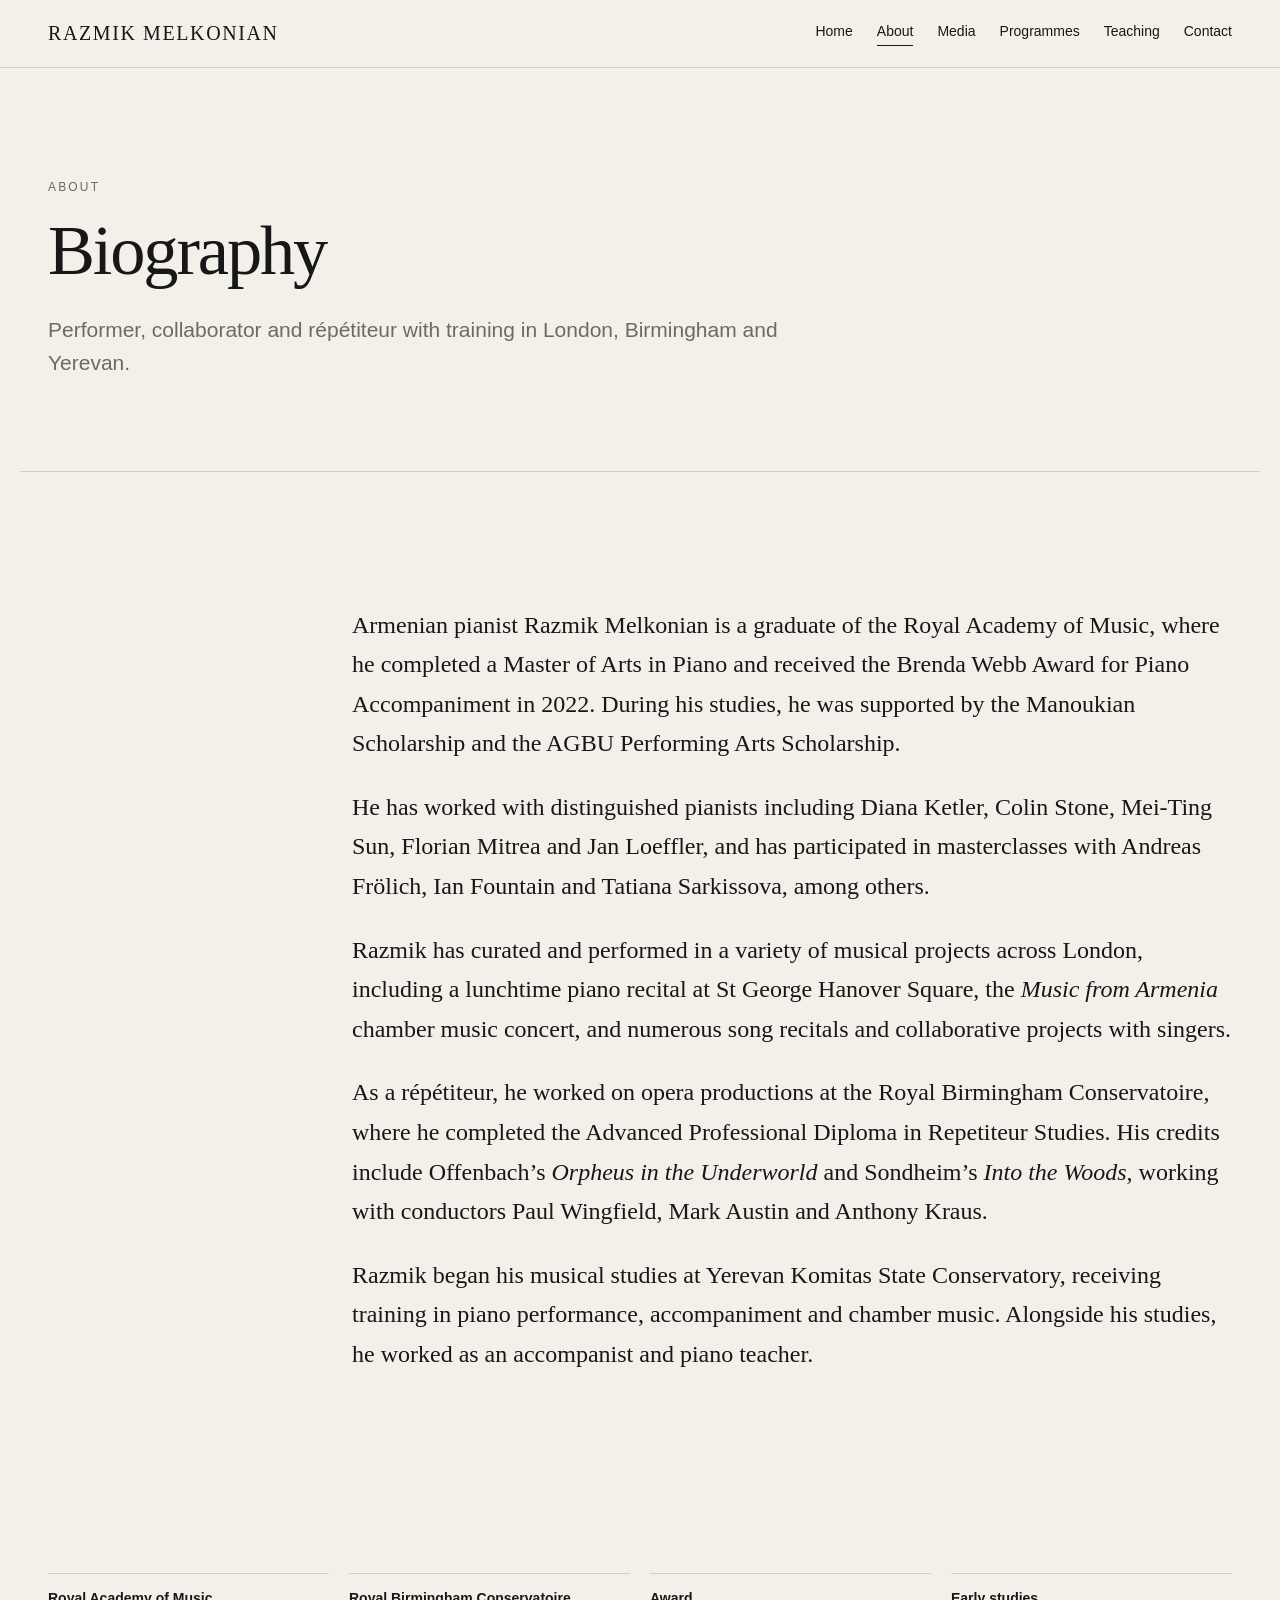
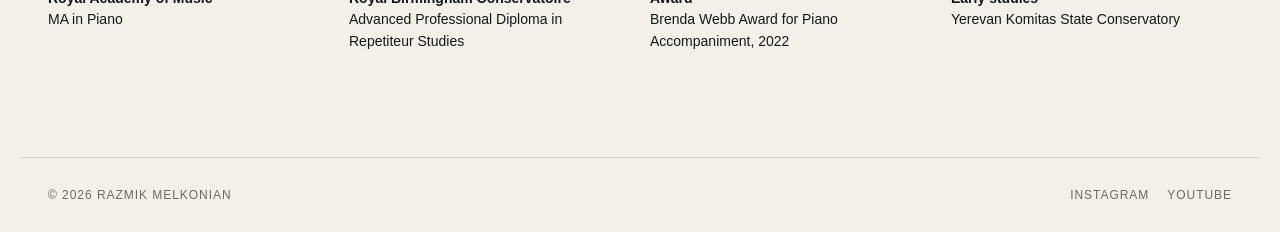
==== about.html @ b2104048 "Initial portfolio website" ====
<!doctype html>
<html lang="en">
<head>
  <meta charset="utf-8">
  <meta name="viewport" content="width=device-width, initial-scale=1">
  <meta name="description" content="Razmik Melkonian — Pianist, Répétiteur and Piano Teacher.">
  <title>About — Razmik Melkonian</title>
  <link rel="stylesheet" href="styles.css">
</head>
<body>

<header class="site-header">
  <nav class="nav">
    <a class="brand" href="index.html">RAZMIK MELKONIAN</a>
    <button class="menu-btn" aria-label="Menu">☰</button>
    <div class="nav-links">
      <a class="" href="index.html">Home</a>
      <a class="active" href="about.html">About</a>
      <a class="" href="media.html">Media</a>
      <a class="" href="programmes.html">Programmes</a>
      <a class="" href="teaching.html">Teaching</a>
      <a class="" href="contact.html">Contact</a>
    </div>
  </nav>
</header>


<main>
  <section class="page-hero">
    <div class="eyebrow">About</div>
    <h2>Biography</h2>
    <p>Performer, collaborator and répétiteur with training in London, Birmingham and Yerevan.</p>
  </section>
  <section class="section">
    <div class="bio">
      <p>Armenian pianist Razmik Melkonian is a graduate of the Royal Academy of Music, where he completed a Master of Arts in Piano and received the Brenda Webb Award for Piano Accompaniment in 2022. During his studies, he was supported by the Manoukian Scholarship and the AGBU Performing Arts Scholarship.</p>
      <p>He has worked with distinguished pianists including Diana Ketler, Colin Stone, Mei-Ting Sun, Florian Mitrea and Jan Loeffler, and has participated in masterclasses with Andreas Frölich, Ian Fountain and Tatiana Sarkissova, among others.</p>
      <p>Razmik has curated and performed in a variety of musical projects across London, including a lunchtime piano recital at St George Hanover Square, the <em>Music from Armenia</em> chamber music concert, and numerous song recitals and collaborative projects with singers.</p>
      <p>As a répétiteur, he worked on opera productions at the Royal Birmingham Conservatoire, where he completed the Advanced Professional Diploma in Repetiteur Studies. His credits include Offenbach’s <em>Orpheus in the Underworld</em> and Sondheim’s <em>Into the Woods</em>, working with conductors Paul Wingfield, Mark Austin and Anthony Kraus.</p>
      <p>Razmik began his musical studies at Yerevan Komitas State Conservatory, receiving training in piano performance, accompaniment and chamber music. Alongside his studies, he worked as an accompanist and piano teacher.</p>
    </div>
  </section>
  <section class="section compact">
    <div class="meta-grid">
      <div class="meta"><strong>Royal Academy of Music</strong><br>MA in Piano</div>
      <div class="meta"><strong>Royal Birmingham Conservatoire</strong><br>Advanced Professional Diploma in Repetiteur Studies</div>
      <div class="meta"><strong>Award</strong><br>Brenda Webb Award for Piano Accompaniment, 2022</div>
      <div class="meta"><strong>Early studies</strong><br>Yerevan Komitas State Conservatory</div>
    </div>
  </section>
</main>


<footer class="footer">
  <div>© 2026 Razmik Melkonian</div>
  <div class="socials">
    <a href="#" aria-label="Instagram">Instagram</a>
    <a href="#" aria-label="YouTube">YouTube</a>
  </div>
</footer>
<script src="script.js"></script>

</body>
</html>
---- styles.css ----
:root{
  --ink:#171717;
  --muted:#6d6a65;
  --paper:#f3f0e9;
  --paper-2:#e8e3d8;
  --accent:#9a7b4f;
  --line:rgba(23,23,23,.15);
  --max:1240px;
}
*{box-sizing:border-box}
html{scroll-behavior:smooth}
body{
  margin:0;
  background:var(--paper);
  color:var(--ink);
  font-family:Arial, Helvetica, sans-serif;
  line-height:1.55;
}
a{color:inherit;text-decoration:none}
img{max-width:100%;display:block}
.site-header{
  position:sticky;top:0;z-index:20;
  background:rgba(243,240,233,.93);
  backdrop-filter:blur(14px);
  border-bottom:1px solid var(--line);
}
.nav{
  max-width:var(--max);margin:auto;
  display:flex;align-items:center;justify-content:space-between;
  padding:18px 28px;gap:24px;
}
.brand{
  font-family:Georgia,'Times New Roman',serif;
  font-size:20px;letter-spacing:.08em;
}
.nav-links{display:flex;gap:24px;align-items:center;font-size:14px}
.nav-links a{padding-bottom:3px;border-bottom:1px solid transparent}
.nav-links a:hover,.nav-links a.active{border-color:var(--ink)}
.menu-btn{display:none;background:none;border:0;font-size:23px}
.hero{
  min-height:82vh;
  max-width:var(--max);margin:auto;
  display:grid;grid-template-columns:1.05fr .95fr;
  align-items:stretch;
  padding:28px;
}
.hero-copy{
  display:flex;flex-direction:column;justify-content:center;
  padding:7vw 5vw 7vw 1vw;
}
.eyebrow{
  text-transform:uppercase;letter-spacing:.18em;
  font-size:12px;color:var(--muted);margin-bottom:18px;
}
h1,h2,h3{
  font-family:Georgia,'Times New Roman',serif;
  font-weight:400;line-height:1.02;margin:0;
}
h1{font-size:clamp(54px,8vw,118px);letter-spacing:-.045em}
h2{font-size:clamp(38px,5.5vw,76px);letter-spacing:-.03em}
h3{font-size:clamp(26px,3vw,40px)}
.hero-sub{
  margin-top:24px;font-size:clamp(18px,2vw,26px);
  color:var(--muted);max-width:680px;
}
.hero-art{
  min-height:640px;position:relative;overflow:hidden;
  background:
    radial-gradient(circle at 58% 28%, rgba(255,255,255,.4), transparent 22%),
    linear-gradient(145deg,#252525 0%,#5a5045 42%,#a38b6b 70%,#e0d6c8 100%);
}
.hero-art:before{
  content:"PORTRAIT PLACEHOLDER";
  position:absolute;inset:auto 24px 24px auto;
  color:rgba(255,255,255,.72);font-size:11px;letter-spacing:.18em;
}
.hero-art:after{
  content:"";
  position:absolute;width:56%;height:75%;left:18%;top:14%;
  border-radius:48% 48% 12% 12%;
  background:linear-gradient(180deg,rgba(255,255,255,.18),rgba(0,0,0,.14));
  box-shadow:0 22px 70px rgba(0,0,0,.2);
}
.section{max-width:var(--max);margin:auto;padding:110px 28px}
.section.compact{padding-top:64px;padding-bottom:64px}
.section-head{
  display:grid;grid-template-columns:.35fr 1fr;gap:44px;
  padding-bottom:42px;border-bottom:1px solid var(--line);margin-bottom:54px;
}
.section-number{font-size:12px;letter-spacing:.18em;color:var(--muted)}
.lead{font-family:Georgia,'Times New Roman',serif;font-size:clamp(24px,3.3vw,43px);line-height:1.25}
.grid-2{display:grid;grid-template-columns:1fr 1fr;gap:52px}
.grid-3{display:grid;grid-template-columns:repeat(3,1fr);gap:24px}
.card{
  border-top:1px solid var(--ink);padding-top:18px;min-height:210px;
}
.card p,.muted{color:var(--muted)}
.btn{
  display:inline-flex;align-items:center;gap:10px;
  border:1px solid var(--ink);padding:13px 18px;margin-top:24px;
  font-size:13px;letter-spacing:.08em;text-transform:uppercase;
}
.btn:hover{background:var(--ink);color:var(--paper)}
.feature{
  display:grid;grid-template-columns:.9fr 1.1fr;gap:48px;align-items:center;
}
.placeholder-wide{
  aspect-ratio:16/10;
  background:linear-gradient(125deg,#282623,#6b5f53 50%,#c5b39b);
  position:relative;overflow:hidden;
}
.placeholder-wide:after{
  content:"IMAGE / VIDEO PLACEHOLDER";
  position:absolute;right:18px;bottom:14px;color:#fff9;
  font-size:10px;letter-spacing:.16em;
}
.page-hero{
  max-width:var(--max);margin:auto;padding:110px 28px 70px;
  border-bottom:1px solid var(--line);
}
.page-hero p{max-width:760px;font-size:21px;color:var(--muted);margin-top:28px}
.bio{
  max-width:880px;margin-left:auto;
  font-family:Georgia,'Times New Roman',serif;font-size:24px;line-height:1.65;
}
.meta-grid{display:grid;grid-template-columns:repeat(4,1fr);gap:20px}
.meta{
  border-top:1px solid var(--line);padding-top:14px;font-size:14px
}
.media-grid{display:grid;grid-template-columns:repeat(12,1fr);gap:18px}
.media-item{min-height:280px;background:linear-gradient(135deg,#2f2b28,#b6a58e);position:relative}
.media-item:nth-child(1){grid-column:span 7;min-height:460px}
.media-item:nth-child(2){grid-column:span 5}
.media-item:nth-child(3){grid-column:span 5}
.media-item:nth-child(4){grid-column:span 7}
.media-item:after{
  content:"PLACEHOLDER";position:absolute;left:16px;bottom:13px;color:#fff9;font-size:10px;letter-spacing:.16em
}
.video-card{border-top:1px solid var(--line);padding-top:16px}
.video-thumb{aspect-ratio:16/9;background:#222;display:flex;align-items:center;justify-content:center;color:#eee}
.programme{
  display:grid;grid-template-columns:.35fr 1fr;gap:40px;
  padding:34px 0;border-top:1px solid var(--line)
}
.programme small{color:var(--muted);letter-spacing:.12em;text-transform:uppercase}
.quote{
  font-family:Georgia,'Times New Roman',serif;font-size:28px;line-height:1.45;
  padding:34px 0;border-top:1px solid var(--line)
}
.quote footer{font-family:Arial,Helvetica,sans-serif;font-size:13px;color:var(--muted);margin-top:18px;letter-spacing:.08em}
.contact-grid{display:grid;grid-template-columns:1fr 1fr;gap:60px}
.contact-list{font-size:28px;font-family:Georgia,'Times New Roman',serif}
.contact-list a{display:block;padding:12px 0;border-bottom:1px solid var(--line)}
.form label{display:block;font-size:12px;letter-spacing:.1em;text-transform:uppercase;margin:18px 0 7px}
.form input,.form textarea{
  width:100%;border:1px solid var(--line);background:transparent;padding:14px;font:inherit
}
.form textarea{min-height:170px;resize:vertical}
.footer{
  border-top:1px solid var(--line);max-width:var(--max);margin:40px auto 0;
  padding:28px;display:flex;justify-content:space-between;gap:20px;
  font-size:12px;color:var(--muted);letter-spacing:.08em;text-transform:uppercase
}
.socials{display:flex;gap:18px}
@media(max-width:900px){
  .hero,.feature,.grid-2,.section-head,.contact-grid,.programme{grid-template-columns:1fr}
  .hero{padding-top:0}.hero-art{min-height:55vh}.hero-copy{padding:70px 0 50px}
  .grid-3,.meta-grid{grid-template-columns:1fr 1fr}
  .media-item,.media-item:nth-child(n){grid-column:span 12;min-height:300px}
  .nav-links{display:none;position:absolute;top:64px;left:0;right:0;background:var(--paper);padding:24px 28px;flex-direction:column;align-items:flex-start;border-bottom:1px solid var(--line)}
  .nav-links.open{display:flex}.menu-btn{display:block}
}
@media(max-width:560px){
  .grid-3,.meta-grid{grid-template-columns:1fr}
  .section{padding:80px 20px}.page-hero{padding:80px 20px 55px}
  .hero{padding:0 20px 20px}.nav{padding:16px 20px}
  .footer{margin-top:20px;padding:24px 20px;flex-direction:column}
  .bio{font-size:21px}
}
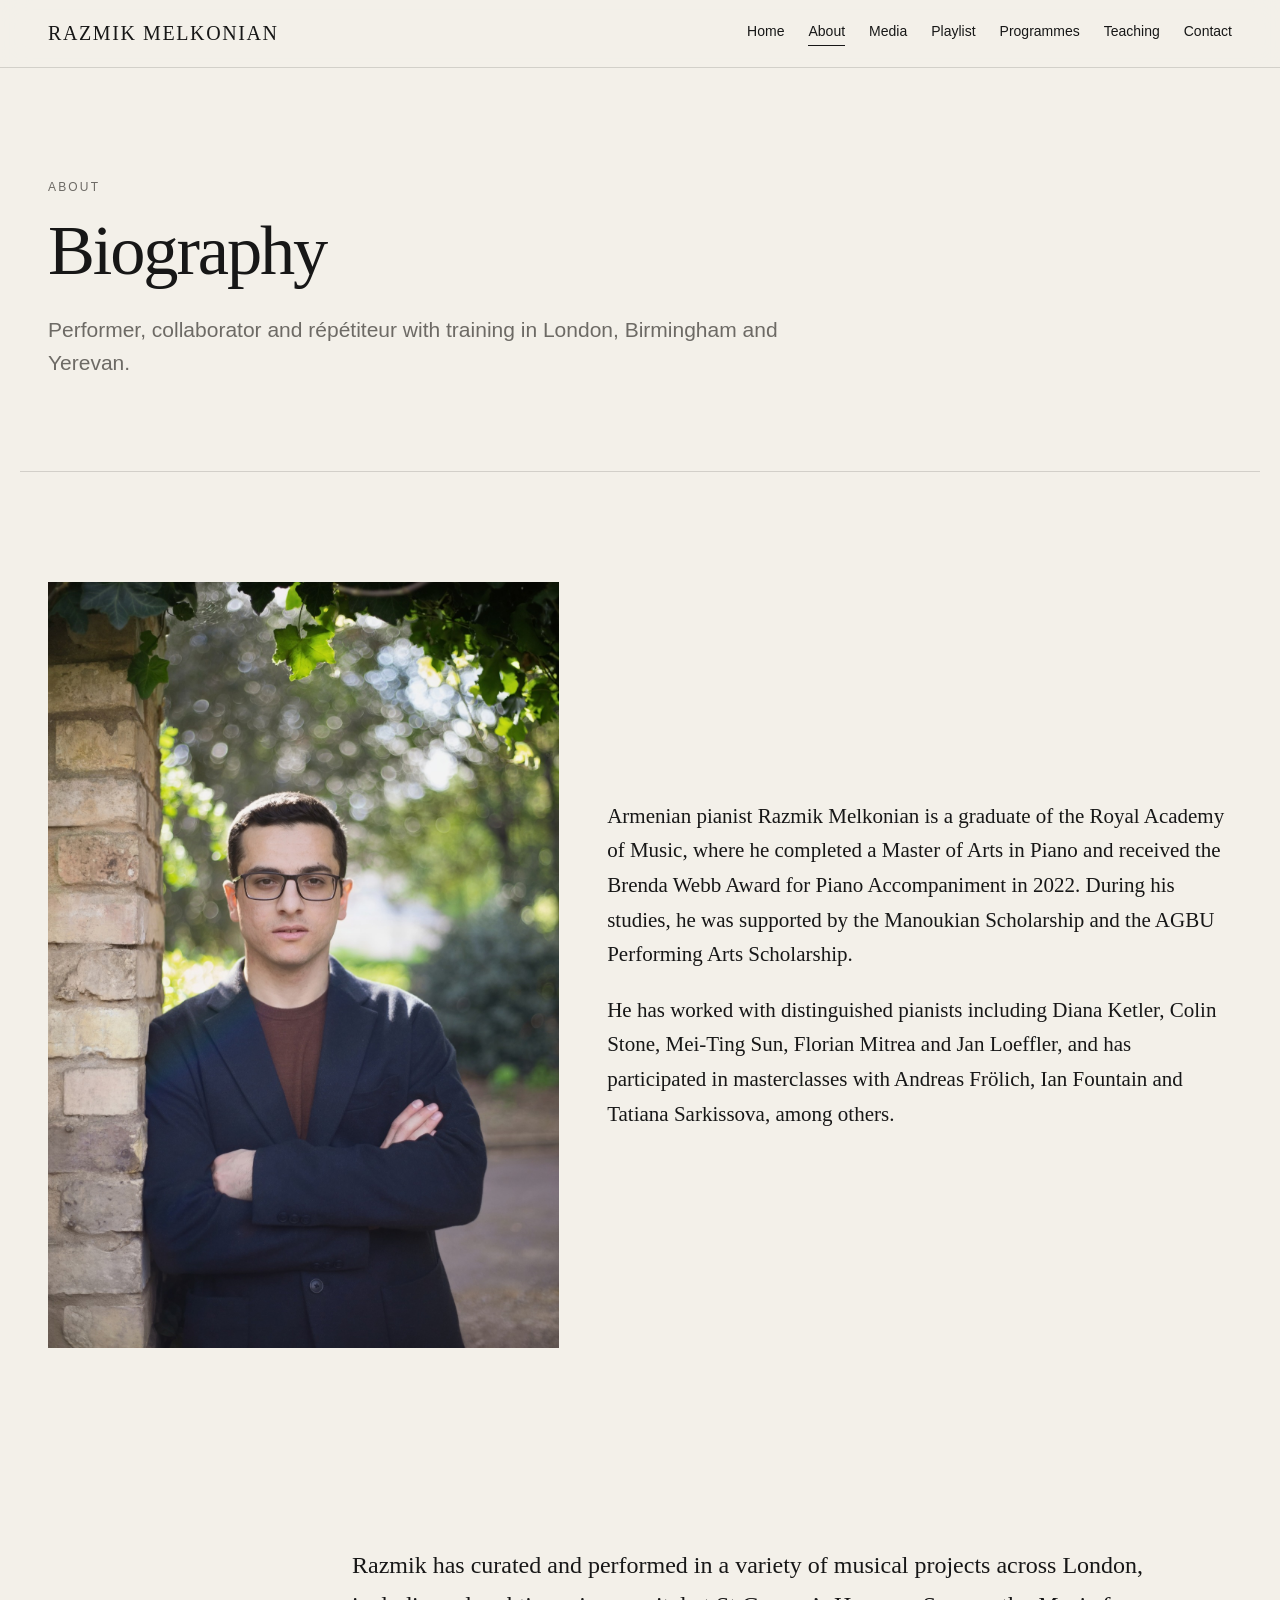
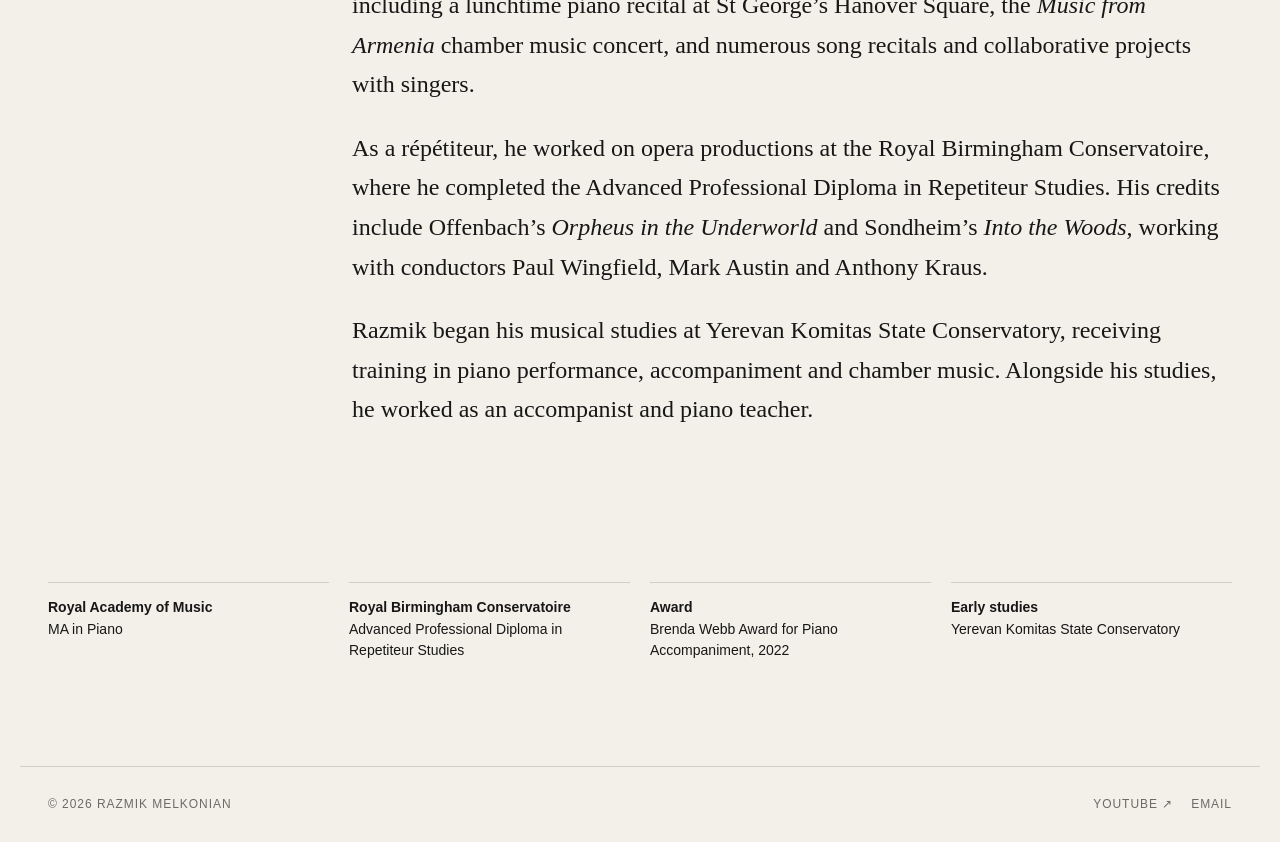
==== commit 09f73c88: "changes" ====
--- a/about.html
+++ b/about.html
@@ -4,6 +4,7 @@
   <meta charset="utf-8">
   <meta name="viewport" content="width=device-width, initial-scale=1">
   <meta name="description" content="Razmik Melkonian — Pianist, Répétiteur and Piano Teacher.">
+  <meta name="theme-color" content="#f3f0e9">
   <title>About — Razmik Melkonian</title>
   <link rel="stylesheet" href="styles.css">
 </head>
@@ -12,14 +13,15 @@
 <header class="site-header">
   <nav class="nav">
     <a class="brand" href="index.html">RAZMIK MELKONIAN</a>
-    <button class="menu-btn" aria-label="Menu">☰</button>
+    <button class="menu-btn" aria-label="Open navigation" aria-expanded="false">☰</button>
     <div class="nav-links">
       <a class="" href="index.html">Home</a>
-      <a class="active" href="about.html">About</a>
-      <a class="" href="media.html">Media</a>
-      <a class="" href="programmes.html">Programmes</a>
-      <a class="" href="teaching.html">Teaching</a>
-      <a class="" href="contact.html">Contact</a>
+<a class="active" href="about.html">About</a>
+<a class="" href="media.html">Media</a>
+<a class="" href="playlist.html">Playlist</a>
+<a class="" href="programmes.html">Programmes</a>
+<a class="" href="teaching.html">Teaching</a>
+<a class="" href="contact.html">Contact</a>
     </div>
   </nav>
 </header>
@@ -32,10 +34,17 @@
     <p>Performer, collaborator and répétiteur with training in London, Birmingham and Yerevan.</p>
   </section>
   <section class="section">
+    <div class="feature">
+      <div class="photo-feature"><img src="assets/razmik-headshot-garden.jpg" alt="Portrait of Razmik Melkonian"></div>
+      <div class="bio" style="font-size:21px;margin:0">
+        <p>Armenian pianist Razmik Melkonian is a graduate of the Royal Academy of Music, where he completed a Master of Arts in Piano and received the Brenda Webb Award for Piano Accompaniment in 2022. During his studies, he was supported by the Manoukian Scholarship and the AGBU Performing Arts Scholarship.</p>
+        <p>He has worked with distinguished pianists including Diana Ketler, Colin Stone, Mei-Ting Sun, Florian Mitrea and Jan Loeffler, and has participated in masterclasses with Andreas Frölich, Ian Fountain and Tatiana Sarkissova, among others.</p>
+      </div>
+    </div>
+  </section>
+  <section class="section compact">
     <div class="bio">
-      <p>Armenian pianist Razmik Melkonian is a graduate of the Royal Academy of Music, where he completed a Master of Arts in Piano and received the Brenda Webb Award for Piano Accompaniment in 2022. During his studies, he was supported by the Manoukian Scholarship and the AGBU Performing Arts Scholarship.</p>
-      <p>He has worked with distinguished pianists including Diana Ketler, Colin Stone, Mei-Ting Sun, Florian Mitrea and Jan Loeffler, and has participated in masterclasses with Andreas Frölich, Ian Fountain and Tatiana Sarkissova, among others.</p>
-      <p>Razmik has curated and performed in a variety of musical projects across London, including a lunchtime piano recital at St George Hanover Square, the <em>Music from Armenia</em> chamber music concert, and numerous song recitals and collaborative projects with singers.</p>
+      <p>Razmik has curated and performed in a variety of musical projects across London, including a lunchtime piano recital at St George’s Hanover Square, the <em>Music from Armenia</em> chamber music concert, and numerous song recitals and collaborative projects with singers.</p>
       <p>As a répétiteur, he worked on opera productions at the Royal Birmingham Conservatoire, where he completed the Advanced Professional Diploma in Repetiteur Studies. His credits include Offenbach’s <em>Orpheus in the Underworld</em> and Sondheim’s <em>Into the Woods</em>, working with conductors Paul Wingfield, Mark Austin and Anthony Kraus.</p>
       <p>Razmik began his musical studies at Yerevan Komitas State Conservatory, receiving training in piano performance, accompaniment and chamber music. Alongside his studies, he worked as an accompanist and piano teacher.</p>
     </div>
@@ -54,11 +63,11 @@
 <footer class="footer">
   <div>© 2026 Razmik Melkonian</div>
   <div class="socials">
-    <a href="#" aria-label="Instagram">Instagram</a>
-    <a href="#" aria-label="YouTube">YouTube</a>
+    <a href="https://youtube.com/playlist?list=PLI7jfbZRQ79Y" target="_blank" rel="noopener">YouTube ↗</a>
+    <a href="mailto:razmikmelkonian17@gmail.com">Email</a>
   </div>
 </footer>
 <script src="script.js"></script>
 
 </body>
-</html>+</html>
--- a/styles.css
+++ b/styles.css
@@ -137,7 +137,27 @@
 .media-item:after{
   content:"PLACEHOLDER";position:absolute;left:16px;bottom:13px;color:#fff9;font-size:10px;letter-spacing:.16em
 }
+
+.video-grid{
+  display:grid;
+  grid-template-columns:repeat(2,minmax(0,1fr));
+  gap:42px 24px;
+}
 .video-card{border-top:1px solid var(--line);padding-top:16px}
+.video-card h3{font-size:clamp(22px,2.2vw,32px);margin-top:18px}
+.video-embed{
+  width:100%;
+  aspect-ratio:16/9;
+  background:#171717;
+  overflow:hidden;
+}
+.video-embed iframe{
+  width:100%;
+  height:100%;
+  border:0;
+  display:block;
+}
+
 .video-thumb{aspect-ratio:16/9;background:#222;display:flex;align-items:center;justify-content:center;color:#eee}
 .programme{
   display:grid;grid-template-columns:.35fr 1fr;gap:40px;
@@ -166,15 +186,147 @@
 @media(max-width:900px){
   .hero,.feature,.grid-2,.section-head,.contact-grid,.programme{grid-template-columns:1fr}
   .hero{padding-top:0}.hero-art{min-height:55vh}.hero-copy{padding:70px 0 50px}
-  .grid-3,.meta-grid{grid-template-columns:1fr 1fr}
+  .grid-3,.meta-grid,.video-grid{grid-template-columns:1fr 1fr}
   .media-item,.media-item:nth-child(n){grid-column:span 12;min-height:300px}
   .nav-links{display:none;position:absolute;top:64px;left:0;right:0;background:var(--paper);padding:24px 28px;flex-direction:column;align-items:flex-start;border-bottom:1px solid var(--line)}
   .nav-links.open{display:flex}.menu-btn{display:block}
 }
 @media(max-width:560px){
-  .grid-3,.meta-grid{grid-template-columns:1fr}
+  .grid-3,.meta-grid,.video-grid{grid-template-columns:1fr}
   .section{padding:80px 20px}.page-hero{padding:80px 20px 55px}
   .hero{padding:0 20px 20px}.nav{padding:16px 20px}
   .footer{margin-top:20px;padding:24px 20px;flex-direction:column}
   .bio{font-size:21px}
 }
+
+
+/* ---- Final portfolio additions ---- */
+.hero-photo{
+  min-height:640px;
+  position:relative;
+  overflow:hidden;
+  background:#d8d1c6;
+}
+.hero-photo img{
+  width:100%;
+  height:100%;
+  object-fit:cover;
+  object-position:center 38%;
+  position:absolute;
+  inset:0;
+}
+.photo-feature{
+  min-height:560px;
+  overflow:hidden;
+  background:#ddd7cd;
+}
+.photo-feature img{
+  width:100%;
+  height:100%;
+  object-fit:cover;
+  object-position:center 30%;
+}
+.photo-caption{
+  color:var(--muted);
+  font-size:12px;
+  margin-top:10px;
+  letter-spacing:.04em;
+}
+.video-grid{
+  display:grid;
+  grid-template-columns:repeat(2,minmax(0,1fr));
+  gap:52px 26px;
+}
+.video-card{
+  border-top:1px solid var(--line);
+  padding-top:16px;
+  min-width:0;
+}
+.video-card h3{
+  font-size:clamp(22px,2.2vw,32px);
+  margin-top:18px;
+  line-height:1.2;
+}
+.video-card .video-meta{
+  color:var(--muted);
+  margin-top:8px;
+  font-size:14px;
+}
+.video-embed{
+  width:100%;
+  aspect-ratio:16/9;
+  overflow:hidden;
+  background:#171717;
+}
+.video-embed iframe{
+  width:100%;
+  height:100%;
+  display:block;
+  border:0;
+}
+.video-loading{
+  font-size:13px;
+  color:var(--muted);
+}
+.playlist-hero{
+  max-width:var(--max);
+  margin:auto;
+  padding:80px 28px 0;
+}
+.playlist-embed{
+  width:100%;
+  aspect-ratio:16/9;
+  background:#171717;
+  overflow:hidden;
+}
+.playlist-embed iframe{
+  width:100%;
+  height:100%;
+  border:0;
+  display:block;
+}
+.kicker-link{
+  display:inline-flex;
+  gap:10px;
+  align-items:center;
+  margin-top:18px;
+  color:var(--muted);
+  font-size:14px;
+}
+.kicker-link:hover{color:var(--ink)}
+.home-video-row{
+  display:grid;
+  grid-template-columns:1.15fr .85fr;
+  gap:48px;
+  align-items:center;
+}
+.home-video-copy p{color:var(--muted)}
+.contact-note{
+  font-size:13px;
+  color:var(--muted);
+  max-width:520px;
+  margin-top:18px;
+}
+.tag-row{
+  display:flex;
+  flex-wrap:wrap;
+  gap:8px;
+  margin-top:20px;
+}
+.tag{
+  border:1px solid var(--line);
+  padding:7px 10px;
+  font-size:11px;
+  letter-spacing:.08em;
+  text-transform:uppercase;
+}
+@media(max-width:900px){
+  .video-grid,.home-video-row{grid-template-columns:1fr}
+  .hero-photo{min-height:58vh}
+  .photo-feature{min-height:480px}
+}
+@media(max-width:560px){
+  .video-grid{grid-template-columns:1fr}
+  .playlist-hero{padding:58px 20px 0}
+  .hero-photo{min-height:52vh}
+}
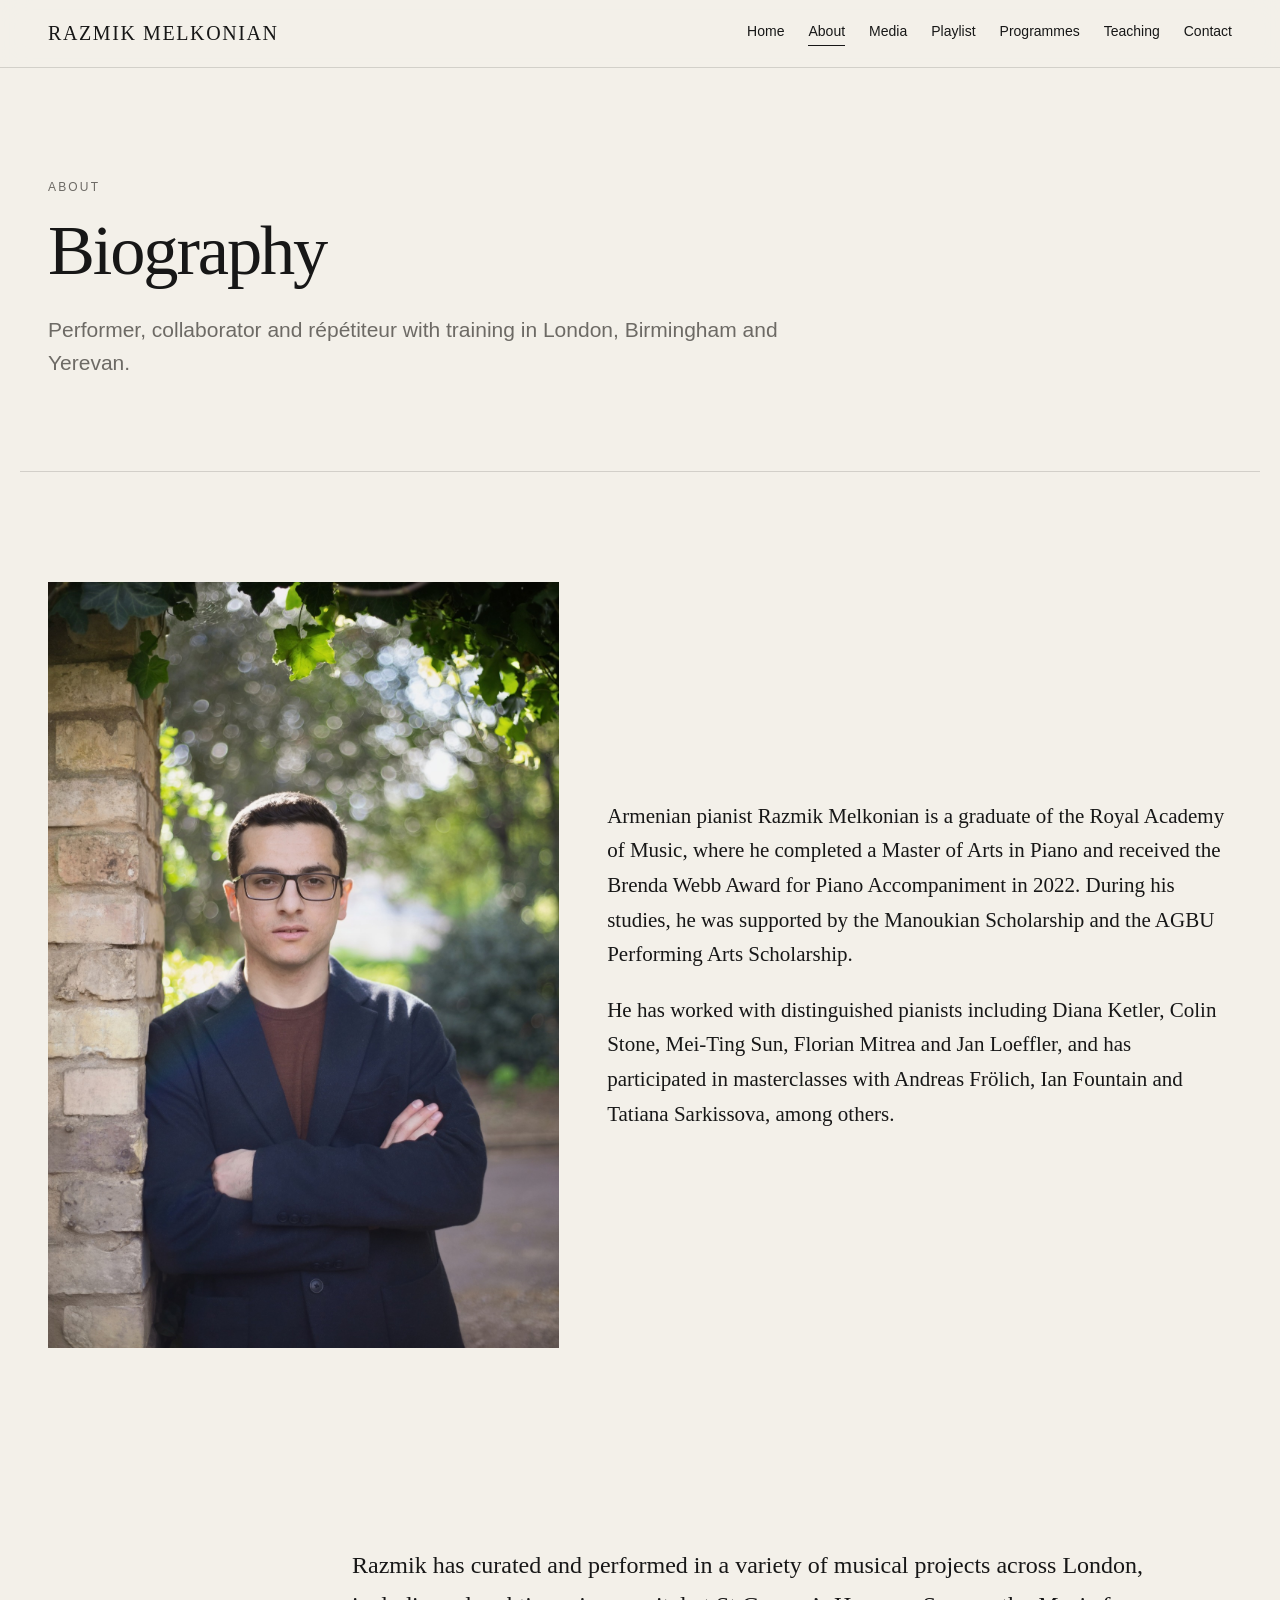
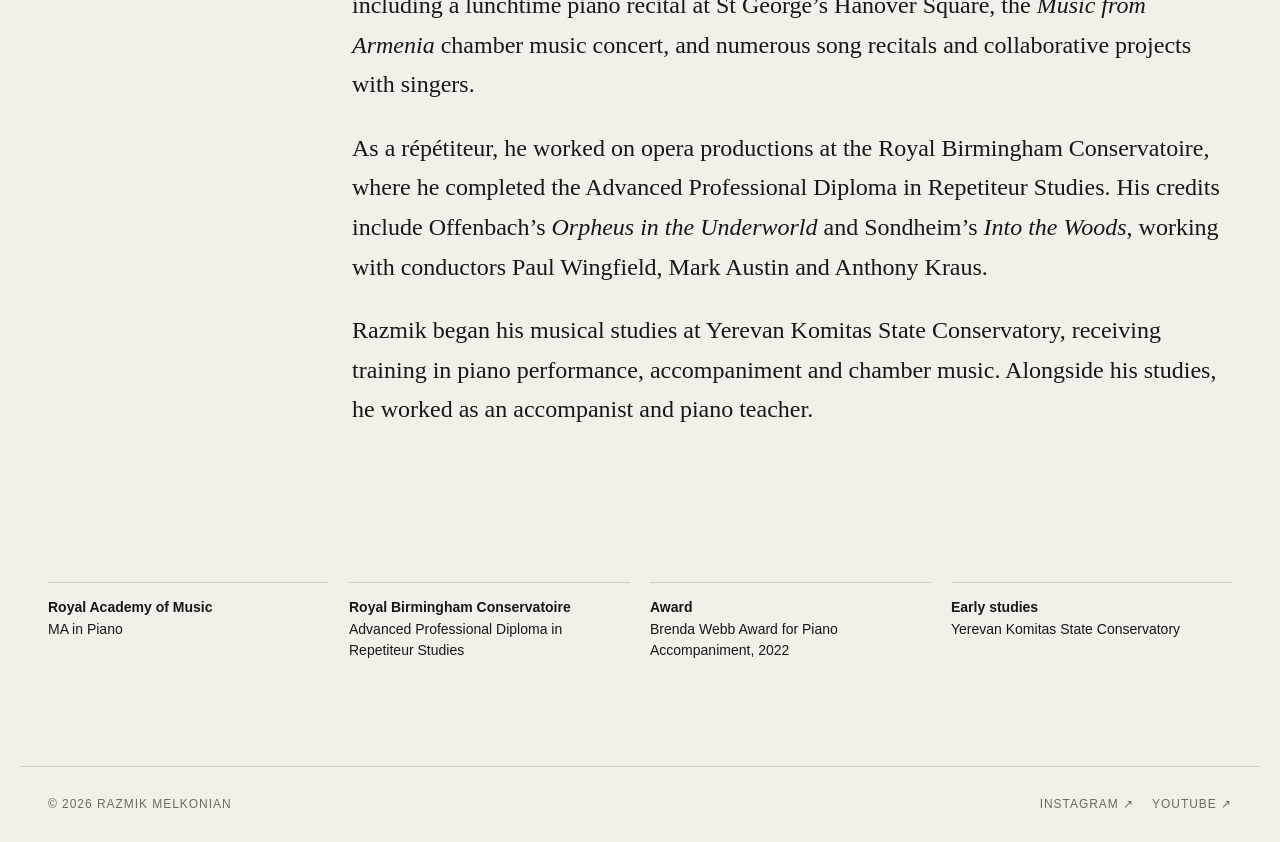
==== commit f7c1f86c: "Update portfolio with media, playlist and social links" ====
--- a/about.html
+++ b/about.html
@@ -63,8 +63,8 @@
 <footer class="footer">
   <div>© 2026 Razmik Melkonian</div>
   <div class="socials">
-    <a href="https://youtube.com/playlist?list=PLI7jfbZRQ79Y" target="_blank" rel="noopener">YouTube ↗</a>
-    <a href="mailto:razmikmelkonian17@gmail.com">Email</a>
+    <a href="https://www.instagram.com/razmik__melkonian/" target="_blank" rel="noopener">Instagram ↗</a>
+    <a href="https://www.youtube.com/@razmikmelkonian" target="_blank" rel="noopener">YouTube ↗</a>
   </div>
 </footer>
 <script src="script.js"></script>
--- a/styles.css
+++ b/styles.css
@@ -330,3 +330,73 @@
   .playlist-hero{padding:58px 20px 0}
   .hero-photo{min-height:52vh}
 }
+
+
+/* --- YouTube error-proof link cards --- */
+.youtube-poster,
+.playlist-poster{
+  display:block;
+  position:relative;
+  overflow:hidden;
+  background:#111;
+  aspect-ratio:16/9;
+}
+.youtube-poster img,
+.playlist-poster img{
+  width:100%;
+  height:100%;
+  object-fit:cover;
+  display:block;
+  transition:transform .35s ease, opacity .35s ease;
+}
+.youtube-poster:hover img,
+.playlist-poster:hover img{
+  transform:scale(1.015);
+  opacity:.88;
+}
+.youtube-play{
+  position:absolute;
+  left:50%;
+  top:50%;
+  transform:translate(-50%,-50%);
+  width:68px;
+  height:48px;
+  border-radius:12px;
+  display:flex;
+  align-items:center;
+  justify-content:center;
+  padding-left:4px;
+  background:rgba(0,0,0,.78);
+  color:#fff;
+  font-size:22px;
+  box-shadow:0 8px 25px rgba(0,0,0,.25);
+}
+.youtube-link{
+  display:inline-block;
+  margin-top:6px;
+  font-size:12px;
+  letter-spacing:.08em;
+  text-transform:uppercase;
+  border-bottom:1px solid var(--ink);
+}
+.featured-poster{min-height:0}
+.playlist-poster{margin-bottom:24px}
+.playlist-label{
+  position:absolute;
+  left:22px;
+  bottom:20px;
+  background:rgba(0,0,0,.72);
+  color:#fff;
+  padding:10px 13px;
+  font-size:12px;
+  letter-spacing:.08em;
+  text-transform:uppercase;
+}
+.social-nav{
+  font-size:12px !important;
+  color:var(--muted);
+}
+@media(max-width:1100px){
+  .nav-links{gap:16px}
+  .social-nav{display:none}
+}
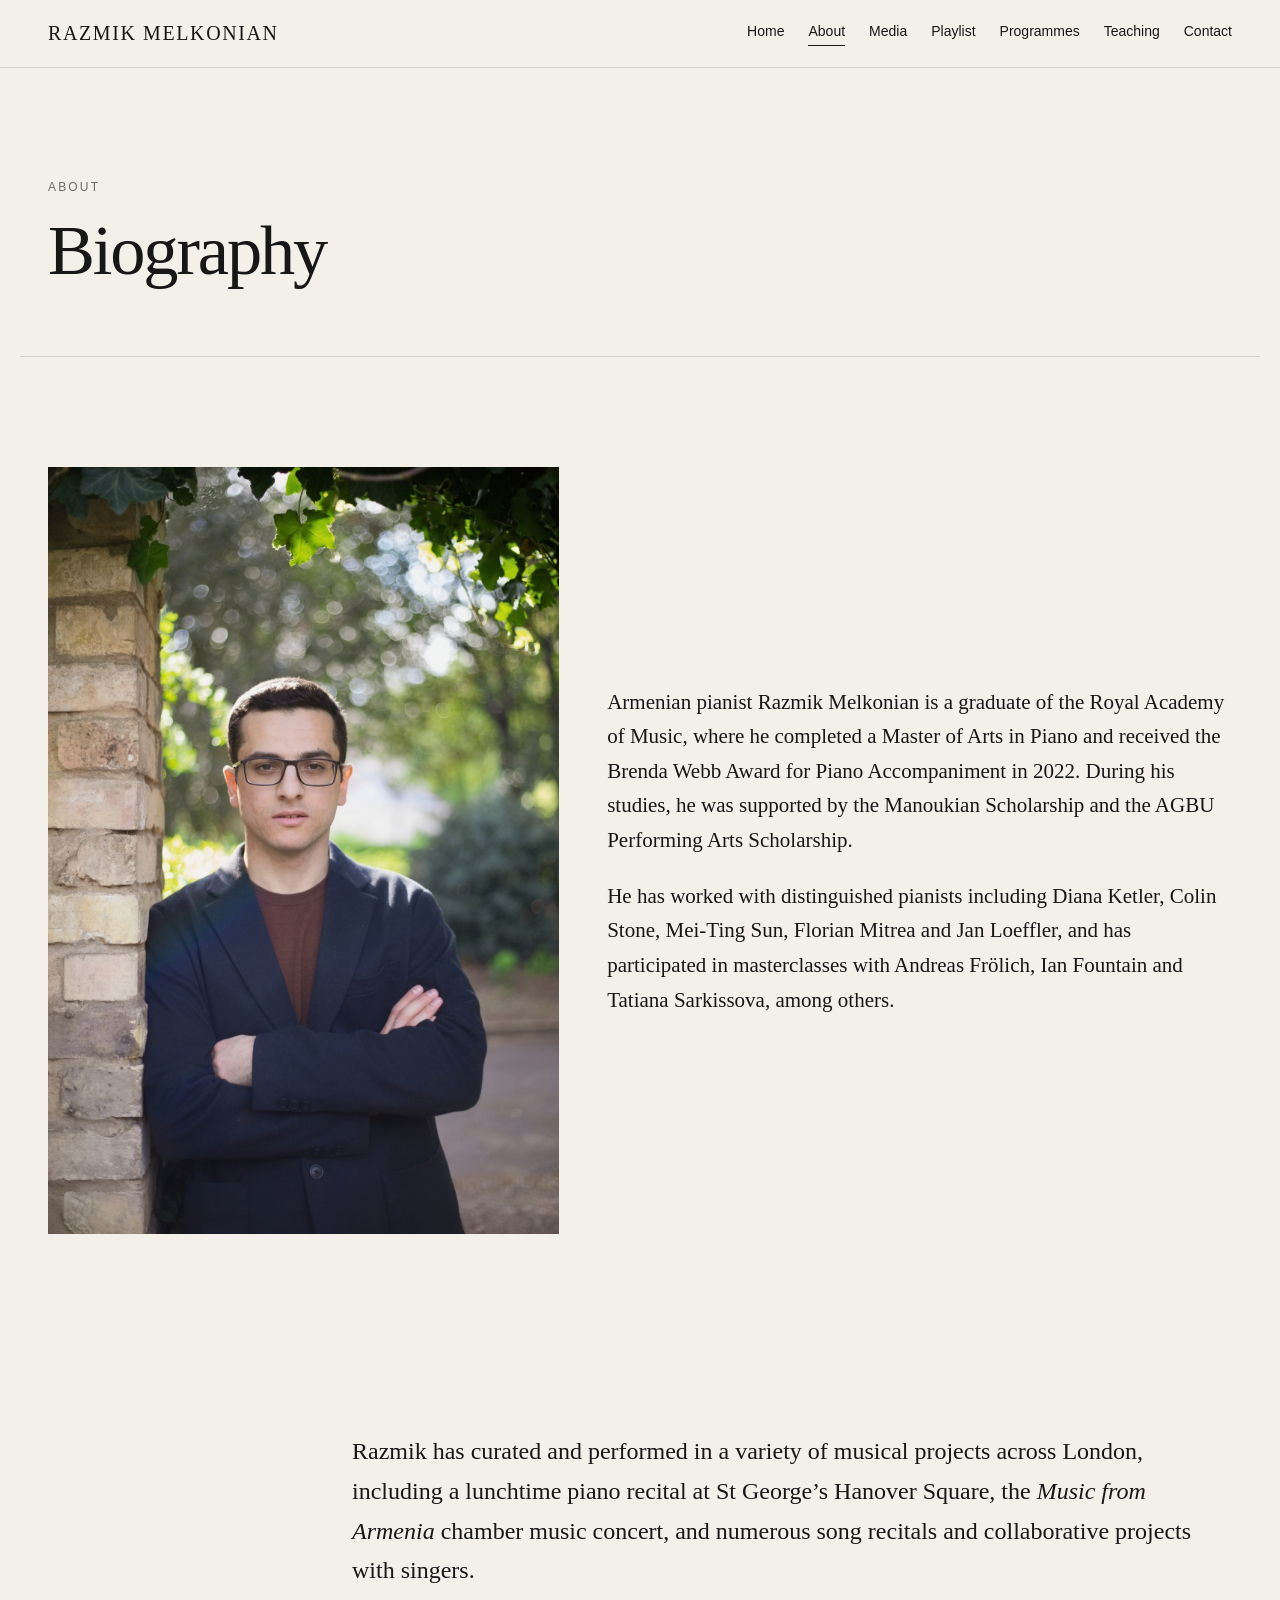
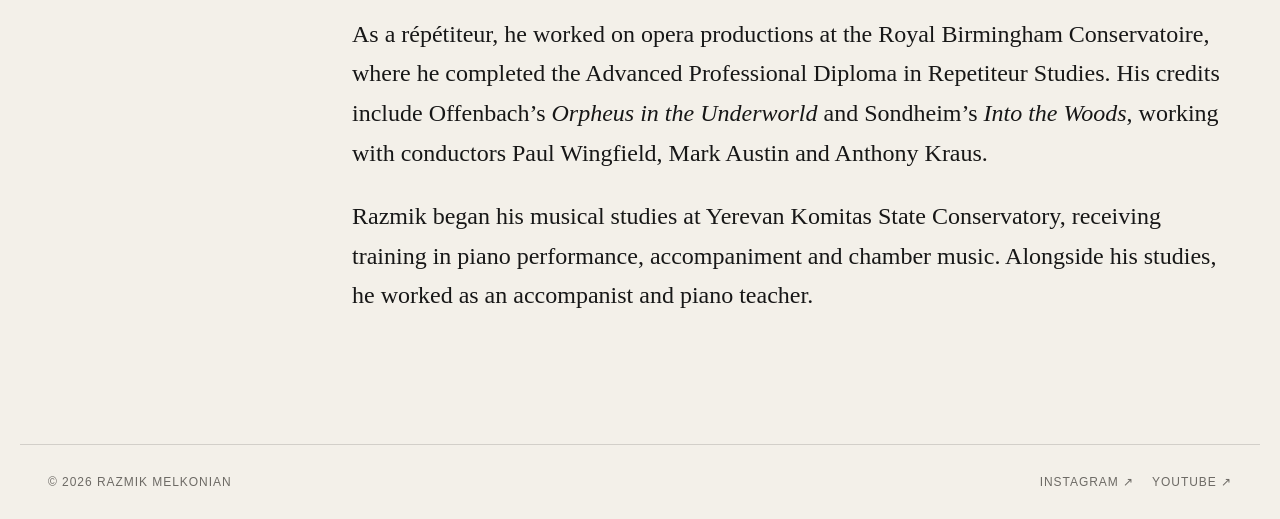
==== commit f3994ae2: "refresh" ====
--- a/about.html
+++ b/about.html
@@ -31,7 +31,6 @@
   <section class="page-hero">
     <div class="eyebrow">About</div>
     <h2>Biography</h2>
-    <p>Performer, collaborator and répétiteur with training in London, Birmingham and Yerevan.</p>
   </section>
   <section class="section">
     <div class="feature">
@@ -49,14 +48,7 @@
       <p>Razmik began his musical studies at Yerevan Komitas State Conservatory, receiving training in piano performance, accompaniment and chamber music. Alongside his studies, he worked as an accompanist and piano teacher.</p>
     </div>
   </section>
-  <section class="section compact">
-    <div class="meta-grid">
-      <div class="meta"><strong>Royal Academy of Music</strong><br>MA in Piano</div>
-      <div class="meta"><strong>Royal Birmingham Conservatoire</strong><br>Advanced Professional Diploma in Repetiteur Studies</div>
-      <div class="meta"><strong>Award</strong><br>Brenda Webb Award for Piano Accompaniment, 2022</div>
-      <div class="meta"><strong>Early studies</strong><br>Yerevan Komitas State Conservatory</div>
-    </div>
-  </section>
+ 
 </main>
 
 
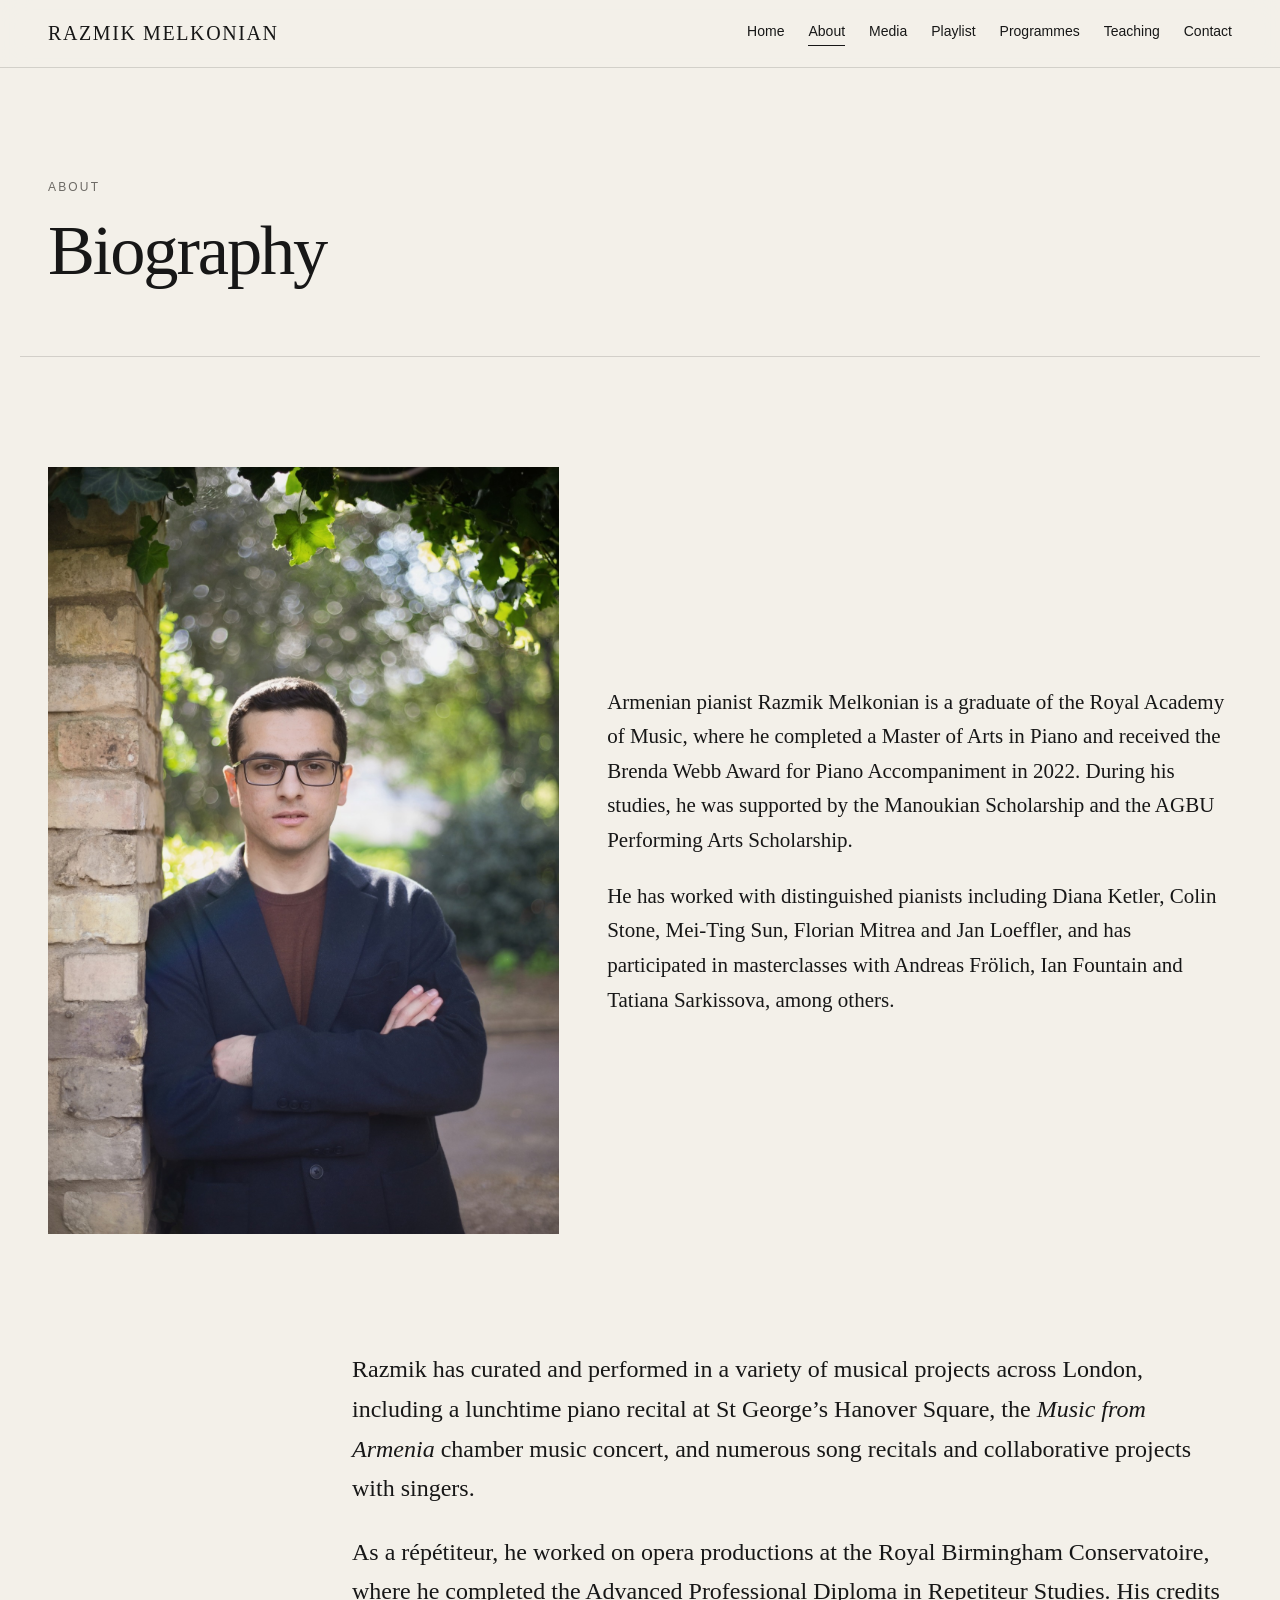
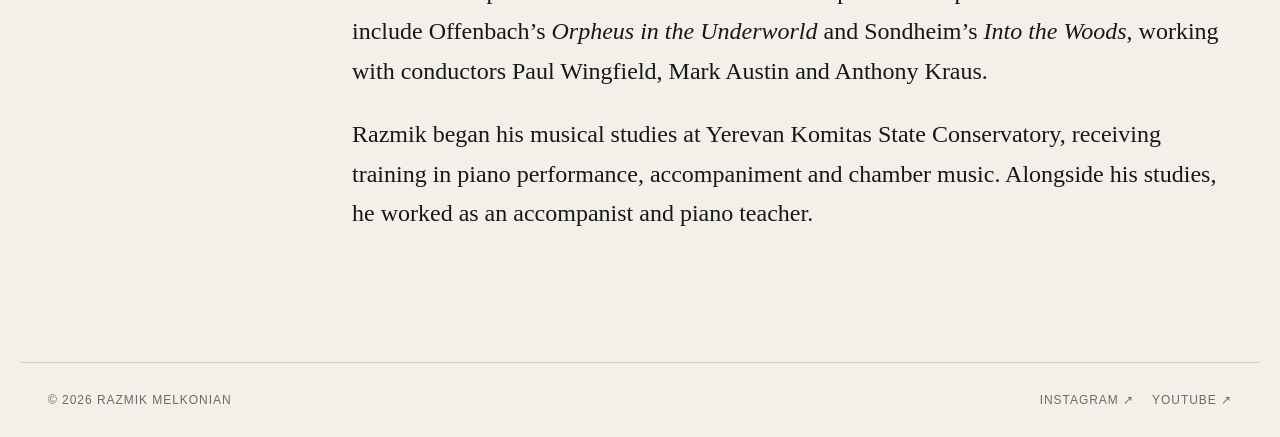
==== commit 3bc9375b: "Reduce biography section spacing" ====
--- a/about.html
+++ b/about.html
@@ -7,6 +7,14 @@
   <meta name="theme-color" content="#f3f0e9">
   <title>About — Razmik Melkonian</title>
   <link rel="stylesheet" href="styles.css">
+  <style>
+    .about-intro{padding-bottom:28px}
+    .about-continuation{padding-top:18px}
+    @media(max-width:900px){
+      .about-intro{padding-bottom:22px}
+      .about-continuation{padding-top:14px}
+    }
+  </style>
 </head>
 <body>
 
@@ -26,13 +34,12 @@
   </nav>
 </header>
 
-
 <main>
   <section class="page-hero">
     <div class="eyebrow">About</div>
     <h2>Biography</h2>
   </section>
-  <section class="section">
+  <section class="section about-intro">
     <div class="feature">
       <div class="photo-feature"><img src="assets/razmik-headshot-garden.jpg" alt="Portrait of Razmik Melkonian"></div>
       <div class="bio" style="font-size:21px;margin:0">
@@ -41,16 +48,14 @@
       </div>
     </div>
   </section>
-  <section class="section compact">
+  <section class="section compact about-continuation">
     <div class="bio">
       <p>Razmik has curated and performed in a variety of musical projects across London, including a lunchtime piano recital at St George’s Hanover Square, the <em>Music from Armenia</em> chamber music concert, and numerous song recitals and collaborative projects with singers.</p>
       <p>As a répétiteur, he worked on opera productions at the Royal Birmingham Conservatoire, where he completed the Advanced Professional Diploma in Repetiteur Studies. His credits include Offenbach’s <em>Orpheus in the Underworld</em> and Sondheim’s <em>Into the Woods</em>, working with conductors Paul Wingfield, Mark Austin and Anthony Kraus.</p>
       <p>Razmik began his musical studies at Yerevan Komitas State Conservatory, receiving training in piano performance, accompaniment and chamber music. Alongside his studies, he worked as an accompanist and piano teacher.</p>
     </div>
   </section>
- 
 </main>
-
 
 <footer class="footer">
   <div>© 2026 Razmik Melkonian</div>
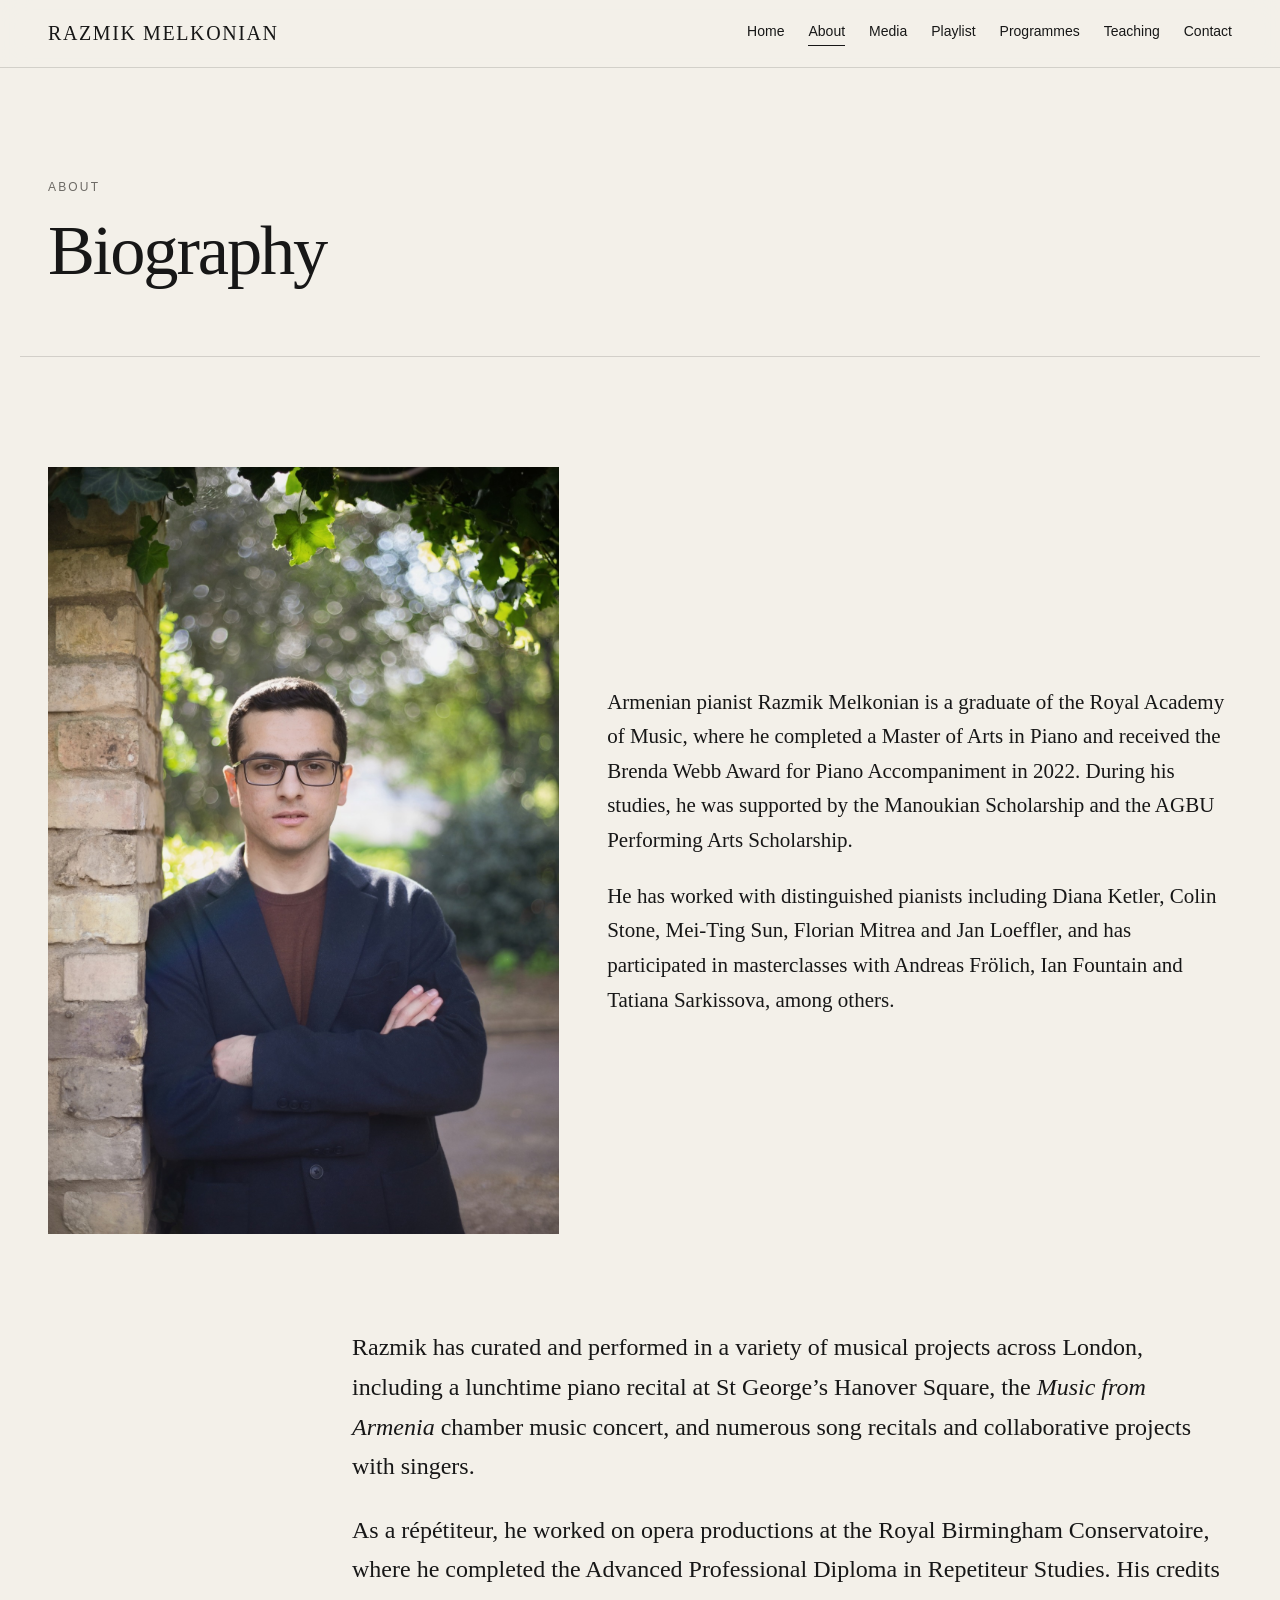
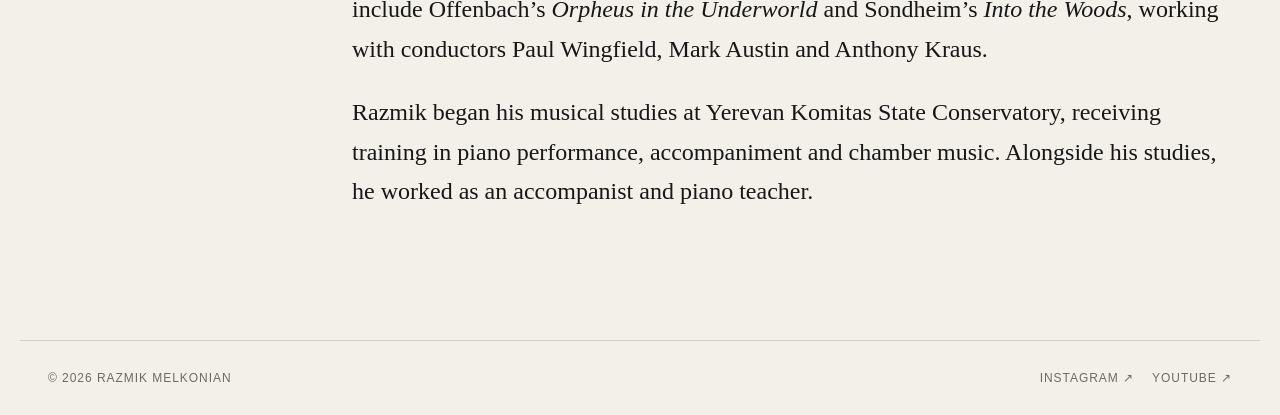
==== commit a26441f0: "Tighten About biography spacing" ====
--- a/about.html
+++ b/about.html
@@ -8,11 +8,11 @@
   <title>About — Razmik Melkonian</title>
   <link rel="stylesheet" href="styles.css">
   <style>
-    .about-intro{padding-bottom:28px}
-    .about-continuation{padding-top:18px}
+    .about-intro{padding-bottom:6px}
+    .about-continuation{padding-top:6px}
     @media(max-width:900px){
-      .about-intro{padding-bottom:22px}
-      .about-continuation{padding-top:14px}
+      .about-intro{padding-bottom:5px}
+      .about-continuation{padding-top:5px}
     }
   </style>
 </head>
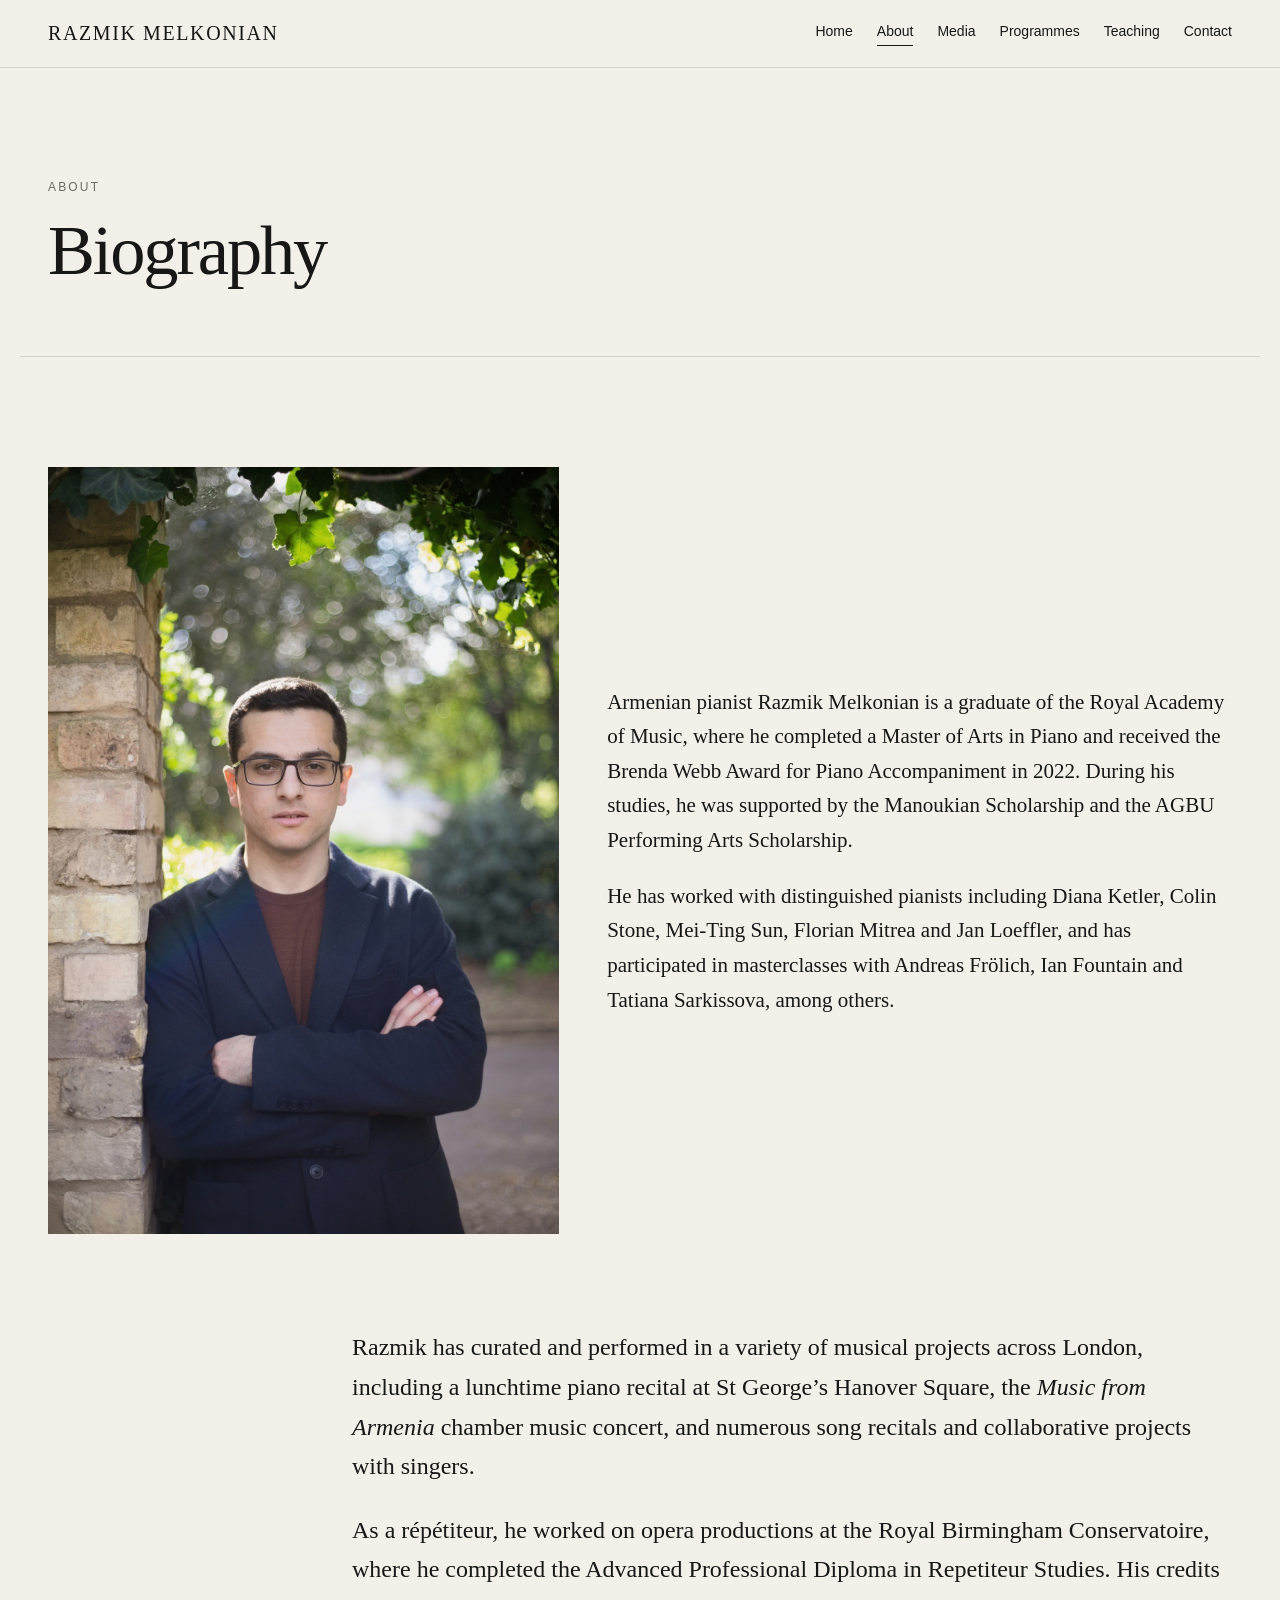
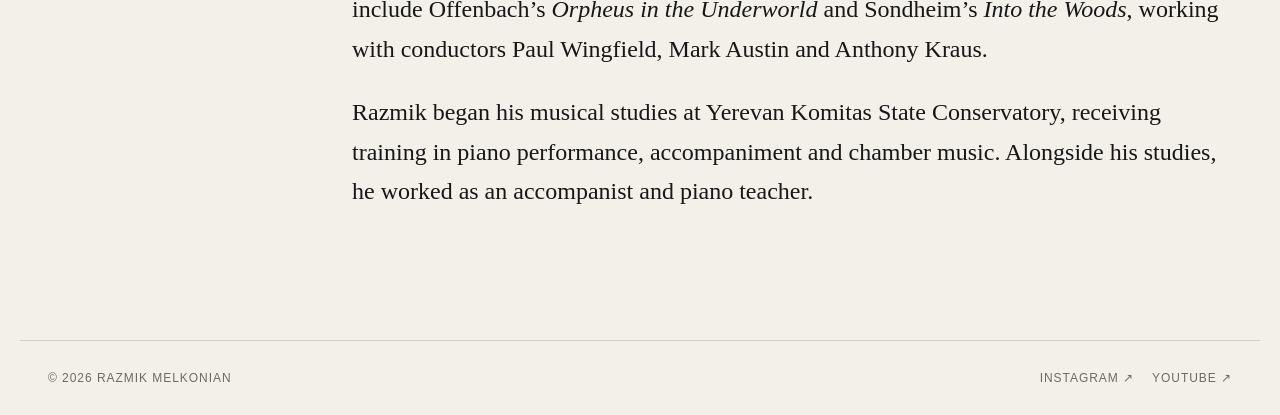
==== commit 0cab040d: "Remove separate Playlist tab" ====
--- a/about.html
+++ b/about.html
@@ -11,8 +11,8 @@
     .about-intro{padding-bottom:6px}
     .about-continuation{padding-top:6px}
     @media(max-width:900px){
-      .about-intro{padding-bottom:5px}
-      .about-continuation{padding-top:5px}
+      .about-intro{padding-bottom:0}
+      .section.compact.about-continuation{padding-top:32px}
     }
   </style>
 </head>
@@ -26,7 +26,6 @@
       <a class="" href="index.html">Home</a>
 <a class="active" href="about.html">About</a>
 <a class="" href="media.html">Media</a>
-<a class="" href="playlist.html">Playlist</a>
 <a class="" href="programmes.html">Programmes</a>
 <a class="" href="teaching.html">Teaching</a>
 <a class="" href="contact.html">Contact</a>
